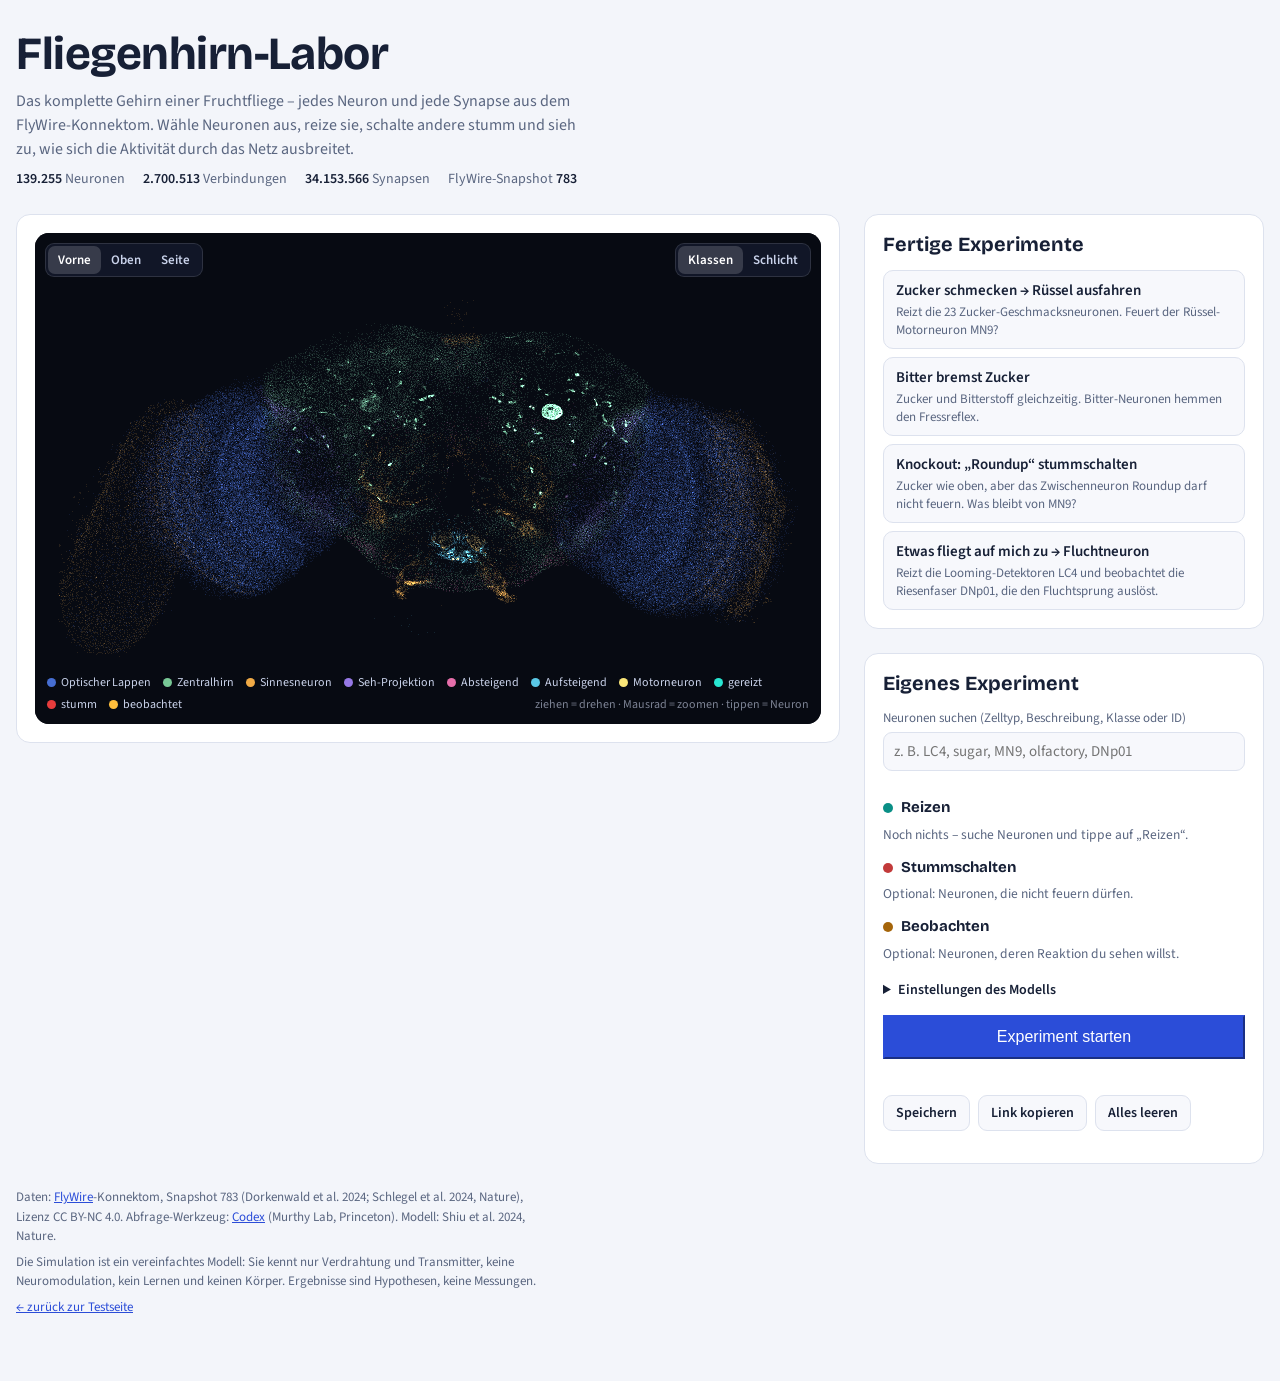
==== fliege/index.html @ 9ace456d "Add Fliegenhirn-Labor: whole fruit fly brain experiments in the browser - fliege/: interactive lab o" ====
<!doctype html>
<html lang="de">
<head>
<meta charset="utf-8">
<meta name="viewport" content="width=device-width, initial-scale=1, viewport-fit=cover">
<title>Fliegenhirn-Labor</title>
<meta name="description" content="Das komplette Gehirn der Fruchtfliege (FlyWire, 139.255 Neuronen) im Browser: Neuronen reizen, stummschalten und beobachten.">
<link rel="preconnect" href="https://fonts.googleapis.com">
<link rel="preconnect" href="https://fonts.gstatic.com" crossorigin>
<link rel="stylesheet" href="https://fonts.googleapis.com/css2?family=Bricolage+Grotesque:opsz,wght@12..96,500;12..96,700&family=Source+Sans+3:wght@400;600&family=JetBrains+Mono:wght@400;500&display=swap">
<style>
  /* Layout: links das Gehirn (Bühne) mit Ergebnissen darunter, rechts der Experiment-Bau. Auf dem Handy untereinander. */
  :root {
    --bg: #f3f5fa; --surface: #ffffff; --surface-2: #f7f8fc; --fg: #172036; --muted: #5a6680; --line: #dde2ee;
    --accent: #2b4dd8; --accent-soft: #e6ebff;
    --stim: #0a8f86; --stim-soft: #dcf3f1;
    --silence: #c23a3a; --silence-soft: #f8e3e3;
    --watch: #a5650a; --watch-soft: #f8eedc;
    --stage: #070a12; --stage-fg: #c9d2ea;
    --font-display: "Bricolage Grotesque", "Segoe UI", system-ui, sans-serif;
    --font-body: "Source Sans 3", "Segoe UI", system-ui, sans-serif;
    --font-mono: "JetBrains Mono", ui-monospace, "SF Mono", Menlo, monospace;
    color-scheme: light;
  }
  @media (prefers-color-scheme: dark) {
    :root:not([data-theme="light"]) {
      --bg: #0f1422; --surface: #171e31; --surface-2: #1c2439; --fg: #e6eaf5; --muted: #98a3bd; --line: #2a3350;
      --accent: #8ea4ff; --accent-soft: #232d52;
      --stim: #3fd0c4; --stim-soft: #133533;
      --silence: #ff7b7b; --silence-soft: #3a1c22;
      --watch: #f0b54f; --watch-soft: #3a2c14;
      color-scheme: dark;
    }
  }
  :root[data-theme="dark"] {
    --bg: #0f1422; --surface: #171e31; --surface-2: #1c2439; --fg: #e6eaf5; --muted: #98a3bd; --line: #2a3350;
    --accent: #8ea4ff; --accent-soft: #232d52;
    --stim: #3fd0c4; --stim-soft: #133533;
    --silence: #ff7b7b; --silence-soft: #3a1c22;
    --watch: #f0b54f; --watch-soft: #3a2c14;
    color-scheme: dark;
  }
  *, *::before, *::after { box-sizing: border-box; }
  [hidden] { display: none !important; }
  :root { background: var(--bg); }
  body { margin: 0; background: var(--bg); color: var(--fg); font-family: var(--font-body); font-size: 16px; line-height: 1.5; }
  .wrap {
    max-width: 1320px; margin: 0 auto;
    padding: max(28px, env(safe-area-inset-top)) max(16px, env(safe-area-inset-right)) 64px max(16px, env(safe-area-inset-left));
    display: grid; gap: 24px;
  }
  h1, h2, h3 { font-family: var(--font-display); margin: 0; line-height: 1.15; }
  h1 { font-size: clamp(30px, 5vw, 46px); font-weight: 700; letter-spacing: -0.01em; }
  h2 { font-size: 20px; font-weight: 700; }
  h3 { font-size: 15px; font-weight: 700; }
  p { margin: 0; }
  a { color: var(--accent); }
  .muted { color: var(--muted); }
  .mono { font-family: var(--font-mono); font-size: 13px; }
  header { display: grid; gap: 8px; }
  header .lead { max-width: 70ch; color: var(--muted); }
  .stats { display: flex; flex-wrap: wrap; gap: 8px 18px; font-size: 14px; color: var(--muted); }
  .stats b { color: var(--fg); font-weight: 600; font-variant-numeric: tabular-nums; }

  .grid { display: grid; grid-template-columns: minmax(0, 1fr) 400px; gap: 24px; align-items: start; }
  @media (max-width: 980px) {
    .grid { grid-template-columns: minmax(0, 1fr); }
    .col { display: contents; }
    #stageCard { order: 1; } #presetCard { order: 2; } #builderCard { order: 3; } #resultsCard { order: 4; }
  }
  .col { display: grid; gap: 24px; min-width: 0; }
  .card { background: var(--surface); border: 1px solid var(--line); border-radius: 14px; padding: 18px; display: grid; gap: 14px; min-width: 0; }
  .card-head { display: flex; align-items: baseline; justify-content: space-between; gap: 12px; flex-wrap: wrap; }

  /* Bühne */
  .stage { position: relative; background: var(--stage); border-radius: 14px; overflow: hidden; aspect-ratio: 16 / 10; width: 100%; touch-action: none; cursor: grab; }
  @media (max-width: 640px) { .stage { aspect-ratio: 4 / 5; } .hint { display: none; } }
  .stage.dragging { cursor: grabbing; }
  .stage canvas { position: absolute; inset: 0; width: 100%; height: 100%; display: block; }
  .stage-ui { position: absolute; left: 10px; right: 10px; top: 10px; display: flex; justify-content: space-between; gap: 8px; flex-wrap: wrap; pointer-events: none; }
  .stage-ui > * { pointer-events: auto; }
  .seg { display: inline-flex; background: rgba(20, 26, 44, .82); border: 1px solid rgba(255,255,255,.12); border-radius: 9px; padding: 2px; }
  .seg button { background: none; border: 0; color: var(--stage-fg); font: 600 13px var(--font-body); padding: 5px 10px; border-radius: 7px; cursor: pointer; }
  .seg button[aria-pressed="true"] { background: rgba(255,255,255,.16); color: #fff; }
  .legend { position: absolute; left: 12px; bottom: 10px; display: flex; flex-wrap: wrap; gap: 4px 12px; color: var(--stage-fg); font-size: 12px; pointer-events: none; }
  .legend i { display: inline-block; width: 9px; height: 9px; border-radius: 50%; margin-right: 5px; vertical-align: -1px; }
  .hint { position: absolute; right: 12px; bottom: 10px; color: rgba(201,210,234,.6); font-size: 12px; pointer-events: none; }
  .loading { position: absolute; inset: 0; display: grid; place-content: center; gap: 10px; text-align: center; color: var(--stage-fg); padding: 16px; }
  .loading .bar { width: min(320px, 70vw); }
  .bar { height: 6px; border-radius: 3px; background: rgba(128,140,170,.25); overflow: hidden; }
  .bar > span { display: block; height: 100%; width: 0; background: var(--accent); transition: width .15s; }
  .tooltip { position: absolute; pointer-events: none; background: rgba(15,20,34,.94); color: #e8ecf8; font-size: 12.5px; padding: 6px 9px; border-radius: 8px; border: 1px solid rgba(255,255,255,.14); max-width: 260px; display: none; }

  .playback { display: flex; align-items: center; gap: 10px; }
  .playback input[type=range] { flex: 1; min-width: 0; }
  .playback .mono { min-width: 70px; text-align: right; }

  /* Formular-Elemente */
  button.btn { font: 600 14px var(--font-body); border-radius: 9px; border: 1px solid var(--line); background: var(--surface-2); color: var(--fg); padding: 7px 12px; cursor: pointer; }
  button.btn:hover { border-color: var(--muted); }
  button.btn:disabled { opacity: .5; cursor: default; }
  button.primary { background: var(--accent); border-color: var(--accent); color: #fff; font-size: 16px; padding: 11px 16px; width: 100%; }
  :root[data-theme="dark"] button.primary { color: #0f1422; }
  @media (prefers-color-scheme: dark) { :root:not([data-theme="light"]) button.primary { color: #0f1422; } }
  button.mini { font: 600 12px var(--font-body); border-radius: 7px; border: 1px solid var(--line); background: var(--surface); color: var(--fg); padding: 3px 8px; cursor: pointer; white-space: nowrap; }
  button.mini.stim { color: var(--stim); border-color: color-mix(in srgb, var(--stim) 45%, var(--line)); }
  button.mini.silence { color: var(--silence); border-color: color-mix(in srgb, var(--silence) 45%, var(--line)); }
  button.mini.watch { color: var(--watch); border-color: color-mix(in srgb, var(--watch) 45%, var(--line)); }
  input[type=search], input[type=number], input[type=text], select {
    font: 15px var(--font-body); color: var(--fg); background: var(--surface-2); border: 1px solid var(--line); border-radius: 9px; padding: 8px 10px; width: 100%; min-width: 0;
  }
  input:focus-visible, select:focus-visible, button:focus-visible { outline: 2px solid var(--accent); outline-offset: 1px; }
  label.field { display: grid; gap: 4px; font-size: 13px; color: var(--muted); }
  .fields { display: grid; grid-template-columns: 1fr 1fr; gap: 10px; }

  .presets { display: grid; gap: 8px; }
  .preset { text-align: left; display: grid; gap: 2px; font: 15px var(--font-body); color: var(--fg); background: var(--surface-2); border: 1px solid var(--line); border-radius: 10px; padding: 9px 12px; cursor: pointer; }
  .preset:hover { border-color: var(--accent); }
  .preset b { font-weight: 600; }
  .preset span { font-size: 13px; color: var(--muted); }

  .results { display: grid; gap: 4px; max-height: 320px; overflow: auto; }
  .res { display: grid; grid-template-columns: minmax(0, 1fr) auto; gap: 8px; align-items: center; padding: 7px 8px; border-radius: 8px; }
  .res:hover { background: var(--surface-2); }
  .res .name { min-width: 0; }
  .res .name button { all: unset; cursor: pointer; font-weight: 600; overflow-wrap: anywhere; }
  .res .name button:hover { color: var(--accent); }
  .res .sub { font-size: 12.5px; color: var(--muted); overflow: hidden; text-overflow: ellipsis; white-space: nowrap; }
  .res .acts { display: flex; gap: 4px; }

  .lists { display: grid; gap: 12px; }
  .list h3 { display: flex; align-items: center; gap: 8px; margin-bottom: 6px; }
  .dot { width: 10px; height: 10px; border-radius: 50%; display: inline-block; }
  .chips { display: grid; gap: 6px; }
  .chip { display: grid; grid-template-columns: minmax(0, 1fr) auto auto; gap: 8px; align-items: center; padding: 6px 8px 6px 10px; border-radius: 9px; font-size: 14px; }
  .chip.stim { background: var(--stim-soft); }
  .chip.silence { background: var(--silence-soft); }
  .chip.watch { background: var(--watch-soft); }
  .chip .n { overflow-wrap: anywhere; }
  .chip .n small { color: var(--muted); }
  .chip input[type=number] { width: 78px; padding: 3px 6px; font-size: 13px; }
  .chip .x { all: unset; cursor: pointer; padding: 0 4px; color: var(--muted); font-size: 18px; line-height: 1; }
  .chip .x:hover { color: var(--fg); }
  .empty { font-size: 13.5px; color: var(--muted); padding: 2px 0; }
  details summary { cursor: pointer; font-weight: 600; font-size: 14px; }
  details[open] summary { margin-bottom: 10px; }
  .runrow { display: grid; gap: 8px; }
  .status-line { font-size: 13.5px; color: var(--muted); min-height: 1.5em; }

  /* Ergebnisse */
  .summary { display: grid; grid-template-columns: repeat(auto-fit, minmax(140px, 1fr)); gap: 10px; }
  .kpi { background: var(--surface-2); border-radius: 10px; padding: 10px 12px; }
  .kpi b { display: block; font: 700 24px var(--font-display); font-variant-numeric: tabular-nums; }
  .kpi span { font-size: 13px; color: var(--muted); }
  .tabs { display: inline-flex; border: 1px solid var(--line); border-radius: 9px; padding: 2px; }
  .tabs button { background: none; border: 0; color: var(--muted); font: 600 13px var(--font-body); padding: 5px 10px; border-radius: 7px; cursor: pointer; }
  .tabs button[aria-pressed="true"] { background: var(--accent-soft); color: var(--fg); }
  .table-wrap { overflow-x: auto; }
  table { border-collapse: collapse; width: 100%; font-size: 14px; }
  th, td { text-align: left; padding: 6px 8px; border-bottom: 1px solid var(--line); white-space: nowrap; }
  th { font-size: 12px; text-transform: uppercase; letter-spacing: .04em; color: var(--muted); font-weight: 600; }
  td.num, th.num { text-align: right; font-variant-numeric: tabular-nums; }
  td .link { all: unset; cursor: pointer; font-weight: 600; }
  td .link:hover { color: var(--accent); }
  .rbar { position: relative; min-width: 110px; }
  .rbar i { position: absolute; left: 0; top: 50%; height: 6px; margin-top: -3px; border-radius: 3px; background: var(--accent); opacity: .3; }
  .rbar span { position: relative; }
  .delta-up { color: var(--stim); } .delta-down { color: var(--silence); }
  .tag { display: inline-block; font-size: 11px; font-weight: 600; padding: 1px 6px; border-radius: 5px; margin-left: 6px; vertical-align: 1px; }
  .tag.stim { background: var(--stim-soft); color: var(--stim); }
  .tag.silence { background: var(--silence-soft); color: var(--silence); }
  .tag.watch { background: var(--watch-soft); color: var(--watch); }
  #raster { width: 100%; height: 360px; display: block; background: var(--surface-2); border-radius: 10px; cursor: pointer; }

  /* Neuron-Steckbrief */
  dialog { border: 1px solid var(--line); border-radius: 16px; background: var(--surface); color: var(--fg); padding: 0; width: min(640px, calc(100vw - 32px)); max-height: calc(100vh - 48px); }
  dialog::backdrop { background: rgba(5, 8, 16, .55); }
  .dlg { padding: 20px; display: grid; gap: 14px; }
  .dlg-head { display: flex; justify-content: space-between; gap: 12px; align-items: start; }
  .facts { display: grid; grid-template-columns: repeat(auto-fit, minmax(130px, 1fr)); gap: 8px 14px; font-size: 14px; }
  .facts div span { display: block; font-size: 12px; color: var(--muted); }
  .partners { display: grid; grid-template-columns: 1fr 1fr; gap: 14px; }
  @media (max-width: 560px) { .partners { grid-template-columns: 1fr; } .fields { grid-template-columns: 1fr; } }
  .partners ol { margin: 6px 0 0; padding-left: 20px; font-size: 14px; display: grid; gap: 3px; }
  .partners li button { all: unset; cursor: pointer; }
  .partners li button:hover { color: var(--accent); }
  .partners li small { color: var(--muted); }
  .dlg-acts { display: flex; flex-wrap: wrap; gap: 8px; }

  .saved { display: grid; gap: 6px; }
  .saved-row { display: flex; gap: 6px; align-items: center; }
  .saved-row span { flex: 1; min-width: 0; overflow: hidden; text-overflow: ellipsis; white-space: nowrap; font-size: 14px; }
  footer { font-size: 13px; color: var(--muted); display: grid; gap: 6px; max-width: 90ch; }
  .sr { position: absolute; width: 1px; height: 1px; overflow: hidden; clip: rect(0 0 0 0); }
</style>
</head>
<body>
<div class="wrap">
  <header>
    <h1>Fliegenhirn-Labor</h1>
    <p class="lead">Das komplette Gehirn einer Fruchtfliege – jedes Neuron und jede Synapse aus dem FlyWire-Konnektom. Wähle Neuronen aus, reize sie, schalte andere stumm und sieh zu, wie sich die Aktivität durch das Netz ausbreitet.</p>
    <div class="stats" id="stats"><span>Lade Daten …</span></div>
  </header>

  <div class="grid">
    <div class="col">
      <section class="card" id="stageCard" aria-label="Gehirnansicht">
        <div class="stage" id="stage">
          <canvas id="brain"></canvas>
          <div class="stage-ui">
            <div class="seg" role="group" aria-label="Blickrichtung">
              <button data-view="front" aria-pressed="true">Vorne</button>
              <button data-view="top" aria-pressed="false">Oben</button>
              <button data-view="side" aria-pressed="false">Seite</button>
            </div>
            <div class="seg" role="group" aria-label="Färbung">
              <button data-color="class" aria-pressed="true">Klassen</button>
              <button data-color="plain" aria-pressed="false">Schlicht</button>
            </div>
          </div>
          <div class="legend" id="legend"></div>
          <div class="hint">ziehen = drehen · Mausrad = zoomen · tippen = Neuron</div>
          <div class="tooltip" id="tooltip"></div>
          <div class="loading" id="loading">
            <div id="loadingText">Lade das Fliegenhirn …</div>
            <div class="bar"><span id="loadingBar"></span></div>
          </div>
        </div>
        <div class="playback" id="playback" hidden>
          <button class="btn" id="playBtn" aria-label="Abspielen">▶ Abspielen</button>
          <input type="range" id="timeSlider" min="0" max="1000" value="1000" step="1" aria-label="Zeitpunkt">
          <span class="mono" id="timeLabel">alle</span>
        </div>
      </section>

      <section class="card" id="resultsCard" hidden>
        <div class="card-head">
          <h2>Ergebnis</h2>
          <div style="display:flex; gap:8px; flex-wrap:wrap">
            <button class="btn" id="csvBtn">CSV herunterladen</button>
          </div>
        </div>
        <div class="summary" id="summary"></div>
        <div id="watchOut"></div>
        <div class="card-head">
          <h3>Aktivste Neuronen</h3>
          <div class="tabs" role="group" aria-label="Gruppierung">
            <button data-tab="neurons" aria-pressed="true">Neuronen</button>
            <button data-tab="types" aria-pressed="false">Zelltypen</button>
            <button data-tab="classes" aria-pressed="false">Klassen</button>
          </div>
        </div>
        <div class="table-wrap" id="topOut"></div>
        <h3>Spike-Raster <span class="muted" style="font-weight:400">(erster Durchlauf, Zeile antippen für Steckbrief)</span></h3>
        <canvas id="raster"></canvas>
      </section>
    </div>

    <div class="col">
      <section class="card" id="presetCard">
        <h2>Fertige Experimente</h2>
        <div class="presets" id="presets"></div>
      </section>

      <section class="card" id="builderCard">
        <h2>Eigenes Experiment</h2>
        <label class="field">Neuronen suchen (Zelltyp, Beschreibung, Klasse oder ID)
          <input type="search" id="search" placeholder="z. B. LC4, sugar, MN9, olfactory, DNp01" autocomplete="off" disabled>
        </label>
        <div class="results" id="results"></div>

        <div class="lists">
          <div class="list"><h3><span class="dot" style="background:var(--stim)"></span>Reizen</h3><div class="chips" id="list-stim"></div></div>
          <div class="list"><h3><span class="dot" style="background:var(--silence)"></span>Stummschalten</h3><div class="chips" id="list-silence"></div></div>
          <div class="list"><h3><span class="dot" style="background:var(--watch)"></span>Beobachten</h3><div class="chips" id="list-watch"></div></div>
        </div>

        <details>
          <summary>Einstellungen des Modells</summary>
          <div class="fields">
            <label class="field">Dauer (ms)<input type="number" id="pT" value="1000" min="50" max="5000" step="50"></label>
            <label class="field">Durchläufe<input type="number" id="pTrials" value="1" min="1" max="20" step="1"></label>
            <label class="field">Gewicht je Synapse (mV)<input type="number" id="pW" value="0.275" min="0" max="5" step="0.025"></label>
            <label class="field">Zufallszahl (Seed)<input type="number" id="pSeed" value="1" min="1" step="1"></label>
            <label class="field" style="grid-column: 1 / -1">Dopamin, Serotonin, Octopamin wirken
              <select id="pMod"><option value="1">erregend</option><option value="-1">hemmend</option><option value="0">gar nicht</option></select>
            </label>
          </div>
          <p class="muted" style="font-size:13px; margin-top:10px">Leaky-Integrate-and-Fire-Modell nach Shiu et al. (2024): Acetylcholin erregt, GABA und Glutamat hemmen. Jede Synapse verschiebt das Membranpotential des Ziels um das eingestellte Gewicht.</p>
        </details>

        <div class="runrow">
          <button class="primary" id="runBtn" disabled>Experiment starten</button>
          <div class="bar" id="runBar" hidden><span></span></div>
          <div class="status-line" id="runStatus"></div>
          <div style="display:flex; gap:8px; flex-wrap:wrap">
            <button class="btn" id="saveBtn">Speichern</button>
            <button class="btn" id="shareBtn">Link kopieren</button>
            <button class="btn" id="clearBtn">Alles leeren</button>
          </div>
        </div>
        <div class="saved" id="saved"></div>
      </section>
    </div>
  </div>

  <footer>
    <p>Daten: <a href="https://flywire.ai" target="_blank" rel="noopener">FlyWire</a>-Konnektom, Snapshot 783 (Dorkenwald et al. 2024; Schlegel et al. 2024, Nature), Lizenz CC BY-NC 4.0. Abfrage-Werkzeug: <a href="https://codex.flywire.ai" target="_blank" rel="noopener">Codex</a> (Murthy Lab, Princeton). Modell: Shiu et al. 2024, Nature.</p>
    <p>Die Simulation ist ein vereinfachtes Modell: Sie kennt nur Verdrahtung und Transmitter, keine Neuromodulation, kein Lernen und keinen Körper. Ergebnisse sind Hypothesen, keine Messungen.</p>
    <p><a href="../">← zurück zur Testseite</a></p>
  </footer>
</div>

<dialog id="cardDlg"><div class="dlg" id="cardBody"></div></dialog>

<script>
"use strict";
// ======================================================================
// Daten laden
// ======================================================================
const $ = (s, el = document) => el.querySelector(s);
const fmt = new Intl.NumberFormat("de-DE");
const fmt1 = new Intl.NumberFormat("de-DE", { maximumFractionDigits: 1 });
const NT_NAME = { ACH: "Acetylcholin", GABA: "GABA", GLUT: "Glutamat", DA: "Dopamin", SER: "Serotonin", OCT: "Octopamin", "": "unbekannt" };
const SC_NAME = {
  optic: "Optischer Lappen", central: "Zentralhirn", sensory: "Sinnesneuron", visual_projection: "Seh-Projektion",
  ascending: "Aufsteigend", descending: "Absteigend", motor: "Motorneuron", visual_centrifugal: "Seh-Zentrifugal",
  endocrine: "Hormonell", sensory_ascending: "Sinnes-aufsteigend", "": "ohne Klasse",
};
const SC_COLOR = {
  optic: [70, 110, 210], central: [120, 200, 150], sensory: [240, 170, 70], visual_projection: [150, 120, 230],
  ascending: [90, 200, 230], descending: [230, 110, 170], motor: [250, 230, 120], visual_centrifugal: [200, 140, 220],
  endocrine: [255, 140, 110], sensory_ascending: [240, 200, 110], "": [130, 140, 160],
};
const D = {}; // alle Daten

async function fetchBytes(url, onProgress) {
  const r = await fetch(url);
  if (!r.ok) throw new Error(url + ": HTTP " + r.status);
  const total = +r.headers.get("content-length") || 0;
  const reader = r.body.getReader();
  const parts = []; let got = 0;
  for (;;) {
    const { done, value } = await reader.read();
    if (done) break;
    parts.push(value); got += value.length;
    onProgress(got, total);
  }
  let bytes = new Uint8Array(got), o = 0;
  for (const p of parts) { bytes.set(p, o); o += p.length; }
  // gzip selbst entpacken (falls der Server es nicht schon getan hat)
  if (bytes[0] === 0x1f && bytes[1] === 0x8b) {
    const ds = new Response(new Blob([bytes]).stream().pipeThrough(new DecompressionStream("gzip")));
    bytes = new Uint8Array(await ds.arrayBuffer());
  }
  return bytes;
}

async function loadData() {
  const files = [["data/meta.json.gz", 1.7e6], ["data/pos.bin.gz", 0.8e6], ["data/conn.bin.gz", 9.2e6]];
  const totalGuess = files.reduce((a, f) => a + f[1], 0);
  const got = files.map(() => 0);
  const prog = (k) => (g) => {
    got[k] = g;
    const f = Math.min(1, got.reduce((a, b) => a + b, 0) / totalGuess);
    $("#loadingBar").style.width = (f * 100).toFixed(0) + "%";
    $("#loadingText").textContent = "Lade das Fliegenhirn … " + fmt1.format(got.reduce((a, b) => a + b, 0) / 1e6) + " MB";
  };
  const [metaB, posB, connB] = await Promise.all(files.map((f, k) => fetchBytes(f[0], prog(k))));
  $("#loadingText").textContent = "Baue das Netzwerk auf …";
  await new Promise((r) => setTimeout(r, 20));

  const meta = JSON.parse(new TextDecoder().decode(metaB));
  const N = meta.count;
  D.meta = meta; D.N = N;
  D.ids = meta.ids; D.label = meta.label; D.alt = meta.alt;
  D.dict = meta.dict;
  for (const k of Object.keys(meta.col)) D[k] = Uint32Array.from(meta.col[k]);
  D.typeName = (i) => D.dict.type[D.type[i]];
  D.ntName = (i) => D.dict.nt[D.nt[i]];
  D.scName = (i) => D.dict.sc[D.sc[i]];
  D.sideName = (i) => D.dict.side[D.side[i]];

  const buf = connB.buffer.slice(connB.byteOffset, connB.byteOffset + connB.byteLength);
  D.offsets = new Uint32Array(buf, 0, N + 1);
  const E = D.offsets[N]; D.E = E;
  D.post = new Uint32Array(buf, (N + 1) * 4, E);
  D.syn = new Uint16Array(buf, (N + 1) * 4 + E * 4, E);
  D.ntCode = Uint8Array.from(D.nt, (k) => { const n = D.dict.nt[k]; return n === "ACH" ? 0 : (n === "GABA" || n === "GLUT") ? 1 : n ? 2 : 3; });

  // Positionen zentrieren und auf [-1, 1] skalieren
  const pos = new Uint16Array(posB.buffer.slice(posB.byteOffset, posB.byteOffset + posB.byteLength));
  const mn = [Infinity, Infinity, Infinity], mx = [-Infinity, -Infinity, -Infinity];
  for (let i = 0; i < N; i++) for (let a = 0; a < 3; a++) { const v = pos[i * 3 + a]; if (v < mn[a]) mn[a] = v; if (v > mx[a]) mx[a] = v; }
  const c = mn.map((m, a) => (m + mx[a]) / 2), s = Math.max(...mx.map((m, a) => m - mn[a])) / 2;
  D.px = new Float32Array(N); D.py = new Float32Array(N); D.pz = new Float32Array(N);
  for (let i = 0; i < N; i++) { D.px[i] = (pos[i * 3] - c[0]) / s; D.py[i] = (pos[i * 3 + 1] - c[1]) / s; D.pz[i] = (pos[i * 3 + 2] - c[2]) / s; }

  // Suchtexte vorbereiten
  D.searchText = new Array(N);
  for (let i = 0; i < N; i++) D.searchText[i] = (D.typeName(i) + " " + D.alt[i] + " " + D.label[i]).toLowerCase();

  let syn = 0; for (let e = 0; e < E; e++) syn += D.syn[e];
  $("#stats").innerHTML = `<span><b>${fmt.format(N)}</b> Neuronen</span><span><b>${fmt.format(E)}</b> Verbindungen</span><span><b>${fmt.format(syn)}</b> Synapsen</span><span>FlyWire-Snapshot <b>${meta.version}</b></span>`;
}

// eingehende Verbindungen erst bei Bedarf aufbauen
function inputs() {
  if (D.inOff) return;
  const N = D.N, E = D.E;
  const cnt = new Uint32Array(N + 1);
  for (let e = 0; e < E; e++) cnt[D.post[e] + 1]++;
  for (let i = 0; i < N; i++) cnt[i + 1] += cnt[i];
  const fill = cnt.slice(0, N), pre = new Uint32Array(E), syn = new Uint16Array(E);
  for (let i = 0; i < N; i++) for (let e = D.offsets[i]; e < D.offsets[i + 1]; e++) { const j = D.post[e], k = fill[j]++; pre[k] = i; syn[k] = D.syn[e]; }
  D.inOff = cnt; D.inPre = pre; D.inSyn = syn;
}

function displayName(i) {
  const t = D.typeName(i);
  if (t) return t;
  const l = D.label[i].split(/[;|,(]/)[0].trim();
  if (l && l.length <= 40) return l;
  return "Neuron …" + D.ids[i].slice(-6);
}
const sideShort = (i) => ({ left: "L", right: "R", center: "M" }[D.sideName(i)] || "");
const esc = (s) => String(s).replace(/[&<>"']/g, (c) => ({ "&": "&amp;", "<": "&lt;", ">": "&gt;", '"': "&quot;", "'": "&#39;" }[c]));

// ======================================================================
// Experiment-Zustand
// ======================================================================
const state = { stim: [], silence: [], watch: [] };
let groupSeq = 1;
let lastRes = null, prevRes = null;

function addGroup(kind, name, idx, rate) {
  if (!idx.length) return;
  const g = { id: groupSeq++, name, idx: Array.from(idx) };
  if (kind === "stim") g.rate = rate || 100;
  state[kind].push(g);
  renderLists(); renderBrainBase(); drawBrain();
}
function setOf(kind) { const s = new Set(); for (const g of state[kind]) for (const i of g.idx) s.add(i); return s; }

function renderLists() {
  for (const kind of ["stim", "silence", "watch"]) {
    const el = $("#list-" + kind);
    if (!state[kind].length) {
      el.innerHTML = `<div class="empty">${{ stim: "Noch nichts – suche Neuronen und tippe auf „Reizen“.", silence: "Optional: Neuronen, die nicht feuern dürfen.", watch: "Optional: Neuronen, deren Reaktion du sehen willst." }[kind]}</div>`;
      continue;
    }
    el.innerHTML = state[kind].map((g) => `
      <div class="chip ${kind}">
        <span class="n">${esc(g.name)} <small>· ${fmt.format(g.idx.length)} Neuron${g.idx.length === 1 ? "" : "en"}</small></span>
        ${kind === "stim" ? `<label><span class="sr">Reizfrequenz in Hz</span><input type="number" min="0" max="1000" step="10" value="${g.rate}" data-rate="${g.id}" title="Reizfrequenz (Hz)"></label>` : "<span></span>"}
        <button class="x" data-remove="${kind}:${g.id}" aria-label="entfernen">×</button>
      </div>`).join("");
  }
}
document.addEventListener("input", (e) => {
  const id = e.target.dataset && e.target.dataset.rate;
  if (id) { const g = state.stim.find((g) => g.id === +id); if (g) g.rate = Math.max(0, +e.target.value || 0); }
});
document.addEventListener("click", (e) => {
  const r = e.target.closest("[data-remove]");
  if (r) {
    const [kind, id] = r.dataset.remove.split(":");
    state[kind] = state[kind].filter((g) => g.id !== +id);
    renderLists(); renderBrainBase(); drawBrain();
  }
});

// ======================================================================
// Suche
// ======================================================================
function search(q) {
  q = q.trim().toLowerCase();
  if (q.length < 2) return [];
  const out = [];
  if (/^\d{6,}$/.test(q)) {
    for (let i = 0; i < D.N; i++) if (D.ids[i].includes(q)) { out.push({ name: displayName(i), idx: [i], single: i }); if (out.length > 20) break; }
    return out;
  }
  // Zelltypen
  const typeHits = [];
  D.dict.type.forEach((t, k) => { if (t && t.toLowerCase().includes(q)) typeHits.push(k); });
  typeHits.sort((a, b) => (D.dict.type[a].toLowerCase() === q ? -1 : 0) - (D.dict.type[b].toLowerCase() === q ? -1 : 0) || D.dict.type[a].length - D.dict.type[b].length);
  const byType = new Map(typeHits.slice(0, 25).map((k) => [k, []]));
  if (byType.size) for (let i = 0; i < D.N; i++) { const a = byType.get(D.type[i]); if (a) a.push(i); }
  for (const [k, idx] of byType) out.push({ name: D.dict.type[k], idx, sub: "Zelltyp · " + summarize(idx) });
  // Klassen
  for (const key of ["sc", "cls"]) {
    D.dict[key].forEach((t, k) => {
      const nice = key === "sc" ? (SC_NAME[t] || t) : t;
      if (t && (t.toLowerCase().includes(q) || nice.toLowerCase().includes(q))) {
        const idx = []; for (let i = 0; i < D.N; i++) if (D[key][i] === k) idx.push(i);
        out.push({ name: nice, idx, sub: (key === "sc" ? "Hauptklasse" : "Klasse") + " · " + fmt.format(idx.length) + " Neuronen" });
      }
    });
  }
  // Text in Beschreibungen
  const textHits = [];
  for (let i = 0; i < D.N; i++) if (D.searchText[i].includes(q)) textHits.push(i);
  if (textHits.length > 1) out.push({ name: "„" + q + "“ in Beschreibung/Typ", idx: textHits, sub: "alle Treffer · " + summarize(textHits) });
  for (const i of textHits.slice(0, 15)) out.push({ name: displayName(i) + (sideShort(i) ? " (" + sideShort(i) + ")" : ""), idx: [i], single: i, sub: D.label[i] || SC_NAME[D.scName(i)] || "" });
  return out.slice(0, 60);
}
function summarize(idx) {
  const sides = { L: 0, R: 0 };
  for (const i of idx) { const s = sideShort(i); if (s === "L") sides.L++; else if (s === "R") sides.R++; }
  return fmt.format(idx.length) + " Neuron" + (idx.length === 1 ? "" : "en") + (sides.L || sides.R ? ` (${sides.L} L / ${sides.R} R)` : "");
}
let searchHits = [];
function renderSearch() {
  const q = $("#search").value;
  searchHits = search(q);
  const el = $("#results");
  if (!q.trim()) { el.innerHTML = ""; return; }
  if (!searchHits.length) { el.innerHTML = `<div class="empty">Nichts gefunden. Versuche englische Begriffe wie „olfactory“, „bitter“, „wing“ oder Zelltypen wie „DNa02“.</div>`; return; }
  el.innerHTML = searchHits.map((h, k) => `
    <div class="res">
      <div class="name"><button data-hit="${k}">${esc(h.name)}</button><div class="sub">${esc(h.sub || summarize(h.idx))}</div></div>
      <div class="acts">
        <button class="mini stim" data-add="stim:${k}">Reizen</button>
        <button class="mini silence" data-add="silence:${k}">Stumm</button>
        <button class="mini watch" data-add="watch:${k}">Beob.</button>
      </div>
    </div>`).join("");
}
let searchTimer = 0;
$("#search").addEventListener("input", () => { clearTimeout(searchTimer); searchTimer = setTimeout(renderSearch, 160); });
$("#results").addEventListener("click", (e) => {
  const a = e.target.closest("[data-add]");
  if (a) { const [kind, k] = a.dataset.add.split(":"); const h = searchHits[+k]; addGroup(kind, h.name, h.idx); return; }
  const h = e.target.closest("[data-hit]");
  if (h) { const hit = searchHits[+h.dataset.hit]; if (hit.idx.length === 1) openCard(hit.idx[0]); else { highlight = new Set(hit.idx); renderBrainBase(); drawBrain(); } }
});

// ======================================================================
// Gehirn zeichnen (Punktwolke auf Canvas, additiv)
// ======================================================================
const canvas = $("#brain"), ctx = canvas.getContext("2d");
const view = { yaw: 0, pitch: 0, zoom: 1, colorMode: "class" };
let img = null, base = null, W = 0, H = 0, dpr = 1;
let highlight = null; // Suchtreffer kurz hervorheben
let proj = null; // projizierte Pixel je Neuron (fürs Antippen)

function resize() {
  const r = canvas.getBoundingClientRect();
  dpr = Math.min(2, window.devicePixelRatio || 1);
  W = Math.max(1, Math.round(r.width * dpr)); H = Math.max(1, Math.round(r.height * dpr));
  canvas.width = W; canvas.height = H;
  img = ctx.createImageData(W, H); base = new Uint8ClampedArray(W * H * 4);
  if (D.N) { renderBrainBase(); drawBrain(); }
}
function project() {
  const N = D.N, cy = Math.cos(view.yaw), sy = Math.sin(view.yaw), cp = Math.cos(view.pitch), sp = Math.sin(view.pitch);
  const sc = Math.min(W, H * 1.75) * 0.47 * view.zoom, ox = W / 2, oy = H / 2;
  if (!proj || proj.length !== N * 2) proj = new Int32Array(N * 2);
  for (let i = 0; i < N; i++) {
    const x = D.px[i], y = D.py[i], z = D.pz[i];
    const x1 = x * cy + z * sy, z1 = -x * sy + z * cy;
    const y1 = y * cp - z1 * sp;
    proj[i * 2] = (ox + x1 * sc) | 0; proj[i * 2 + 1] = (oy + y1 * sc) | 0;
  }
}
function splat(buf, i, r, g, b, size) {
  const x0 = proj[i * 2], y0 = proj[i * 2 + 1];
  const h = size >> 1;
  for (let dy = -h; dy < size - h; dy++) {
    const y = y0 + dy; if (y < 0 || y >= H) continue;
    for (let dx = -h; dx < size - h; dx++) {
      const x = x0 + dx; if (x < 0 || x >= W) continue;
      const o = (y * W + x) * 4;
      buf[o] += r; buf[o + 1] += g; buf[o + 2] += b;
    }
  }
}
function heat(f) { // 0..1 -> Farbe (dunkelrot -> orange -> gelb -> weiß)
  f = Math.max(0, Math.min(1, f));
  return [255 * Math.min(1, 0.35 + f * 1.3), 255 * Math.max(0, Math.min(1, f * 1.6 - 0.25)), 255 * Math.max(0, f * 2 - 1)];
}
function renderBrainBase() {
  if (!D.N || !base) return;
  project();
  base.fill(0);
  for (let o = 0; o < base.length; o += 4) { base[o] = 7; base[o + 1] = 10; base[o + 2] = 18; base[o + 3] = 255; }
  const plain = view.colorMode === "plain";
  const k = lastRes ? 0.5 : 1; // nach einem Lauf die Grundwolke dimmen
  const s = dpr >= 1.5 ? 2 : 1;
  const cols = D.dict.sc.map((n) => (SC_COLOR[n] || SC_COLOR[""]).map((c) => c * (plain ? 0 : 1)));
  for (let i = 0; i < D.N; i++) {
    const c = plain ? [110, 125, 160] : cols[D.sc[i]];
    splat(base, i, c[0] * 0.13 * k, c[1] * 0.13 * k, c[2] * 0.13 * k, s);
  }
  if (lastRes) {
    const r = lastRes.rates; let mx = 1;
    for (let i = 0; i < D.N; i++) if (r[i] > mx && !lastRes.stimSet.has(i)) mx = r[i];
    const lmx = Math.log1p(mx);
    for (let i = 0; i < D.N; i++) if (r[i] > 0) { const c = heat(Math.log1p(r[i]) / lmx); splat(base, i, c[0] * .8, c[1] * .8, c[2] * .8, s + 1); }
  }
  const mark = (set, rgb, size) => { for (const i of set) splat(base, i, rgb[0], rgb[1], rgb[2], size); };
  mark(setOf("silence"), [230, 60, 60], s + 2);
  mark(setOf("stim"), [40, 230, 210], s + 2);
  mark(setOf("watch"), [255, 190, 60], s + 3);
  if (highlight) mark(highlight, [200, 210, 255], s + 2);
}
let playT = null; // aktueller Zeitpunkt der Wiedergabe (ms) oder null
function drawBrain() {
  if (!img) return;
  img.data.set(base);
  if (lastRes && playT !== null) {
    const T = lastRes.rasterT, I = lastRes.rasterI, win = 6;
    let lo = 0, hi = T.length;
    while (lo < hi) { const m = (lo + hi) >> 1; if (T[m] < playT - win) lo = m + 1; else hi = m; }
    const s = dpr >= 1.5 ? 4 : 3;
    for (let k = lo; k < T.length && T[k] <= playT; k++) {
      const a = 1 - (playT - T[k]) / win;
      splat(img.data, I[k], 255 * a, 245 * a, 200 * a, s);
    }
  }
  ctx.putImageData(img, 0, 0);
}
function renderLegend() {
  const items = view.colorMode === "class"
    ? ["optic", "central", "sensory", "visual_projection", "descending", "ascending", "motor"].map((k) => [SC_NAME[k], SC_COLOR[k]])
    : [];
  const extra = [["gereizt", [40, 230, 210]], ["stumm", [230, 60, 60]], ["beobachtet", [255, 190, 60]]];
  if (lastRes) extra.unshift(["aktiv (Farbe = Rate)", [255, 160, 40]]);
  $("#legend").innerHTML = [...items, ...extra].map(([n, c]) => `<span><i style="background:rgb(${c.join(",")})"></i>${esc(n)}</span>`).join("");
}

// Drehen, Zoomen, Antippen
(function interact() {
  const stage = $("#stage");
  const pts = new Map(); let moved = 0, startDist = 0, startZoom = 1, raf = 0;
  const redraw = () => { if (!raf) raf = requestAnimationFrame(() => { raf = 0; renderBrainBase(); drawBrain(); }); };
  stage.addEventListener("pointerdown", (e) => {
    if (e.target.closest(".seg")) return;
    stage.setPointerCapture(e.pointerId); pts.set(e.pointerId, [e.clientX, e.clientY]); moved = 0;
    if (pts.size === 2) { const [a, b] = [...pts.values()]; startDist = Math.hypot(a[0] - b[0], a[1] - b[1]); startZoom = view.zoom; }
    stage.classList.add("dragging");
  });
  stage.addEventListener("pointermove", (e) => {
    if (!pts.has(e.pointerId)) { hover(e); return; }
    const p = pts.get(e.pointerId), dx = e.clientX - p[0], dy = e.clientY - p[1];
    pts.set(e.pointerId, [e.clientX, e.clientY]);
    if (pts.size === 2) {
      const [a, b] = [...pts.values()]; const d = Math.hypot(a[0] - b[0], a[1] - b[1]);
      view.zoom = Math.max(0.5, Math.min(8, startZoom * d / startDist)); moved += 10; redraw(); return;
    }
    moved += Math.abs(dx) + Math.abs(dy);
    view.yaw += dx * 0.008; view.pitch = Math.max(-1.57, Math.min(1.57, view.pitch + dy * 0.008));
    if (moved > 3) { setViewButtons(null); redraw(); }
  });
  const end = (e) => {
    if (!pts.has(e.pointerId)) return;
    pts.delete(e.pointerId); stage.classList.remove("dragging");
    if (moved < 4 && pts.size === 0 && D.N) { const i = pick(e); if (i >= 0) openCard(i); }
  };
  stage.addEventListener("pointerup", end); stage.addEventListener("pointercancel", end);
  stage.addEventListener("pointerleave", () => { $("#tooltip").style.display = "none"; });
  stage.addEventListener("wheel", (e) => { e.preventDefault(); view.zoom = Math.max(0.5, Math.min(8, view.zoom * Math.exp(-e.deltaY * 0.0015))); redraw(); }, { passive: false });
  stage.addEventListener("dblclick", () => { view.zoom = 1; redraw(); });
  let hoverT = 0;
  function hover(e) {
    if (!D.N || e.pointerType !== "mouse") return;
    clearTimeout(hoverT);
    hoverT = setTimeout(() => {
      const i = pick(e), tt = $("#tooltip");
      if (i < 0) { tt.style.display = "none"; return; }
      const r = stage.getBoundingClientRect();
      const rate = lastRes ? ` · ${fmt1.format(lastRes.rates[i])} Hz` : "";
      tt.innerHTML = `<b>${esc(displayName(i))}</b> ${sideShort(i)}<br><span style="opacity:.75">${esc(SC_NAME[D.scName(i)] || "")} · ${esc(NT_NAME[D.ntName(i)] || "")}${rate}</span>`;
      tt.style.display = "block";
      tt.style.left = Math.min(r.width - 270, e.clientX - r.left + 14) + "px";
      tt.style.top = (e.clientY - r.top + 14) + "px";
    }, 40);
  }
  function pick(e) {
    const r = canvas.getBoundingClientRect();
    const x = (e.clientX - r.left) * dpr, y = (e.clientY - r.top) * dpr;
    let best = -1, bd = (9 * dpr) ** 2, bestActive = -1, bad = (12 * dpr) ** 2;
    const special = new Set([...setOf("stim"), ...setOf("watch"), ...setOf("silence")]);
    for (let i = 0; i < D.N; i++) {
      const dx = proj[i * 2] - x, dy = proj[i * 2 + 1] - y, d = dx * dx + dy * dy;
      if (d < bd) { bd = d; best = i; }
      if (d < bad && ((lastRes && lastRes.rates[i] > 0) || special.has(i))) { bad = d; bestActive = i; }
    }
    return bestActive >= 0 ? bestActive : best;
  }
})();
const VIEWS = { front: [0, 0], top: [0, -1.5708], side: [1.5708, 0] };
function setViewButtons(v) { document.querySelectorAll("[data-view]").forEach((b) => b.setAttribute("aria-pressed", String(b.dataset.view === v))); }
document.querySelectorAll("[data-view]").forEach((b) => b.addEventListener("click", () => {
  [view.yaw, view.pitch] = VIEWS[b.dataset.view]; setViewButtons(b.dataset.view); renderBrainBase(); drawBrain();
}));
document.querySelectorAll("[data-color]").forEach((b) => b.addEventListener("click", () => {
  view.colorMode = b.dataset.color;
  document.querySelectorAll("[data-color]").forEach((x) => x.setAttribute("aria-pressed", String(x === b)));
  renderLegend(); renderBrainBase(); drawBrain();
}));
new ResizeObserver(resize).observe(canvas);

// ======================================================================
// Simulation (Web Worker)
// ======================================================================
let worker = null, runId = 0;
function startWorker() {
  worker = new Worker("sim-worker.js");
  worker.postMessage({ cmd: "init", offsets: D.offsets.slice().buffer, post: D.post.slice().buffer, syn: D.syn.slice().buffer, ntCode: D.ntCode.slice().buffer });
  worker.onmessage = (ev) => {
    const m = ev.data;
    if (m.type === "ready") { $("#runBtn").disabled = false; }
    else if (m.type === "progress") { $("#runBar span").style.width = (m.f * 100).toFixed(0) + "%"; }
    else if (m.type === "done") onDone(m.res);
    else if (m.type === "error") { $("#runStatus").textContent = "Fehler: " + m.message; finishRun(); }
  };
}
function readParams() {
  return {
    T: Math.max(50, Math.min(5000, +$("#pT").value || 1000)),
    trials: Math.max(1, Math.min(20, +$("#pTrials").value || 1)),
    wSyn: +$("#pW").value || 0.275,
    modSign: +$("#pMod").value,
    seed: Math.max(1, +$("#pSeed").value || 1),
  };
}
function run() {
  if (!state.stim.length) { $("#runStatus").textContent = "Wähle zuerst Neuronen zum Reizen aus."; return; }
  const p = readParams();
  p.stim = state.stim.map((g) => ({ idx: g.idx, rate: g.rate }));
  p.silence = [...setOf("silence")];
  $("#runBtn").disabled = true; $("#runBtn").textContent = "Simuliere …";
  $("#runBar").hidden = false; $("#runBar span").style.width = "0%";
  $("#runStatus").textContent = `${fmt.format(p.T * p.trials)} ms Fliegenhirn werden berechnet …`;
  pending = { stimSet: setOf("stim"), silenceSet: setOf("silence"), watch: state.watch.map((g) => ({ name: g.name, idx: g.idx.slice() })), setup: snapshot() };
  worker.postMessage({ cmd: "run", id: ++runId, params: p });
}
let pending = null;
function finishRun() { $("#runBtn").disabled = false; $("#runBtn").textContent = "Experiment starten"; $("#runBar").hidden = true; }
function onDone(res) {
  finishRun();
  prevRes = lastRes;
  lastRes = Object.assign(res, pending);
  let active = 0; for (let i = 0; i < D.N; i++) if (res.rates[i] > 0 && !lastRes.stimSet.has(i)) active++;
  lastRes.active = active;
  $("#runStatus").textContent = `Fertig in ${fmt1.format(res.ms / 1000)} s.` + (prevRes ? " Δ-Spalten vergleichen mit dem vorigen Lauf." : "");
  playT = null; $("#timeSlider").max = res.params.T; $("#timeSlider").value = res.params.T; $("#timeLabel").textContent = "alle";
  $("#playback").hidden = false;
  renderLegend(); renderBrainBase(); drawBrain(); renderResults();
}
$("#runBtn").addEventListener("click", run);

// Wiedergabe
let playing = false, playStart = 0, playFrom = 0;
function playLoop(now) {
  if (!playing) return;
  const T = lastRes.params.T;
  playT = playFrom + (now - playStart) * 0.25; // 4x Zeitlupe
  if (playT >= T) { playT = T; playing = false; $("#playBtn").textContent = "▶ Abspielen"; }
  $("#timeSlider").value = playT; $("#timeLabel").textContent = fmt.format(Math.round(playT)) + " ms";
  drawBrain();
  if (playing) requestAnimationFrame(playLoop);
}
$("#playBtn").addEventListener("click", () => {
  if (!lastRes) return;
  if (playing) { playing = false; $("#playBtn").textContent = "▶ Abspielen"; return; }
  playing = true; $("#playBtn").textContent = "❚❚ Pause";
  playFrom = playT === null || playT >= lastRes.params.T ? 0 : playT; playStart = performance.now();
  requestAnimationFrame(playLoop);
});
$("#timeSlider").addEventListener("input", (e) => {
  playing = false; $("#playBtn").textContent = "▶ Abspielen";
  playT = +e.target.value; $("#timeLabel").textContent = fmt.format(Math.round(playT)) + " ms"; drawBrain();
});

// ======================================================================
// Ergebnisse
// ======================================================================
let tab = "neurons", rasterRows = [];
function deltaCell(i, cur) {
  if (!prevRes) return "";
  const d = cur - prevRes.rates[i];
  if (Math.abs(d) < 0.05) return `<td class="num muted">±0</td>`;
  return `<td class="num ${d > 0 ? "delta-up" : "delta-down"}">${d > 0 ? "+" : "−"}${fmt1.format(Math.abs(d))}</td>`;
}
function tags(i) {
  let t = "";
  if (lastRes.stimSet.has(i)) t += `<span class="tag stim">gereizt</span>`;
  if (lastRes.silenceSet.has(i)) t += `<span class="tag silence">stumm</span>`;
  return t;
}
function renderResults() {
  const r = lastRes, p = r.params;
  $("#resultsCard").hidden = false;
  $("#summary").innerHTML = `
    <div class="kpi"><b>${fmt.format(r.stimSet.size)}</b><span>gereizte Neuronen</span></div>
    <div class="kpi"><b>${fmt.format(r.active)}</b><span>weitere Neuronen feuerten</span></div>
    <div class="kpi"><b>${fmt.format(r.total)}</b><span>Spikes insgesamt</span></div>
    <div class="kpi"><b>${fmt.format(p.T)} ms</b><span>${p.trials} Durchlauf${p.trials > 1 ? "e" : ""}</span></div>`;
  // Beobachtete
  if (r.watch.length) {
    const rows = [];
    for (const g of r.watch) for (const i of g.idx) rows.push([g.name, i]);
    const mx = Math.max(1, ...rows.map(([, i]) => r.rates[i]));
    $("#watchOut").innerHTML = `<h3 style="margin-bottom:6px">Beobachtete Neuronen</h3><div class="table-wrap"><table>
      <thead><tr><th>Gruppe</th><th>Neuron</th><th class="num">Rate (Hz)</th>${prevRes ? '<th class="num">Δ</th>' : ""}</tr></thead><tbody>
      ${rows.slice(0, 200).map(([g, i]) => `<tr><td>${esc(g)}</td><td><button class="link" data-card="${i}">${esc(displayName(i))}</button> <span class="muted">${sideShort(i)}</span>${tags(i)}</td>
      <td class="num rbar"><i style="width:${(r.rates[i] / mx * 75).toFixed(1)}%; background:var(--watch)"></i><span>${fmt1.format(r.rates[i])}</span></td>${deltaCell(i, r.rates[i])}</tr>`).join("")}
      </tbody></table></div>`;
  } else $("#watchOut").innerHTML = "";
  renderTop(); drawRaster();
}
function renderTop() {
  const r = lastRes, el = $("#topOut");
  if (tab === "neurons") {
    const idx = [];
    for (let i = 0; i < D.N; i++) if (r.rates[i] > 0 && !r.stimSet.has(i)) idx.push(i);
    idx.sort((a, b) => r.rates[b] - r.rates[a]);
    if (!idx.length) { el.innerHTML = `<p class="empty">Außer den gereizten Neuronen hat nichts gefeuert. Probiere eine höhere Reizfrequenz oder mehr Neuronen.</p>`; return; }
    const mx = r.rates[idx[0]];
    el.innerHTML = `<table><thead><tr><th>Neuron</th><th>Klasse</th><th>Transmitter</th><th class="num">Rate (Hz)</th>${prevRes ? '<th class="num">Δ</th>' : ""}</tr></thead><tbody>
      ${idx.slice(0, 25).map((i) => `<tr><td><button class="link" data-card="${i}">${esc(displayName(i))}</button> <span class="muted">${sideShort(i)}</span>${tags(i)}</td>
        <td>${esc(SC_NAME[D.scName(i)] || "")}</td><td>${esc(NT_NAME[D.ntName(i)] || "")}</td>
        <td class="num rbar"><i style="width:${(r.rates[i] / mx * 75).toFixed(1)}%"></i><span>${fmt1.format(r.rates[i])}</span></td>${deltaCell(i, r.rates[i])}</tr>`).join("")}
      </tbody></table>${idx.length > 25 ? `<p class="muted" style="font-size:13px;margin-top:6px">… und ${fmt.format(idx.length - 25)} weitere (alle in der CSV).</p>` : ""}`;
  } else {
    const key = tab === "types" ? "type" : "sc";
    const agg = new Map();
    for (let i = 0; i < D.N; i++) {
      if (r.rates[i] <= 0 || r.stimSet.has(i)) continue;
      const k = D[key][i]; const a = agg.get(k) || { n: 0, sum: 0, mx: 0, total: 0 };
      a.n++; a.sum += r.rates[i]; a.mx = Math.max(a.mx, r.rates[i]); agg.set(k, a);
    }
    const sizes = new Map(); for (let i = 0; i < D.N; i++) { const k = D[key][i]; if (agg.has(k)) sizes.set(k, (sizes.get(k) || 0) + 1); }
    const rows = [...agg.entries()].filter(([k]) => tab !== "types" || D.dict.type[k]).sort((a, b) => b[1].sum - a[1].sum);
    if (!rows.length) { el.innerHTML = `<p class="empty">Keine aktiven ${tab === "types" ? "Zelltypen" : "Klassen"}.</p>`; return; }
    const mx = rows[0][1].sum;
    const nm = (k) => tab === "types" ? D.dict.type[k] : (SC_NAME[D.dict.sc[k]] || D.dict.sc[k]);
    el.innerHTML = `<table><thead><tr><th>${tab === "types" ? "Zelltyp" : "Klasse"}</th><th class="num">aktiv</th><th class="num">Ø Rate (Hz)</th><th class="num">max (Hz)</th><th class="num">Spikes/s gesamt</th></tr></thead><tbody>
      ${rows.slice(0, 25).map(([k, a]) => `<tr><td>${tab === "types" ? `<button class="link" data-type="${k}">${esc(nm(k))}</button>` : esc(nm(k))}</td><td class="num">${a.n} / ${sizes.get(k)}</td><td class="num">${fmt1.format(a.sum / a.n)}</td><td class="num">${fmt1.format(a.mx)}</td>
        <td class="num rbar"><i style="width:${(a.sum / mx * 75).toFixed(1)}%"></i><span>${fmt.format(Math.round(a.sum))}</span></td></tr>`).join("")}
      </tbody></table>`;
  }
}
document.querySelectorAll("[data-tab]").forEach((b) => b.addEventListener("click", () => {
  tab = b.dataset.tab; document.querySelectorAll("[data-tab]").forEach((x) => x.setAttribute("aria-pressed", String(x === b))); renderTop();
}));
document.addEventListener("click", (e) => {
  const c = e.target.closest("[data-card]"); if (c) { openCard(+c.dataset.card); return; }
  const t = e.target.closest("[data-type]");
  if (t) { $("#search").value = D.dict.type[+t.dataset.type]; renderSearch(); $("#search").scrollIntoView({ behavior: "smooth", block: "center" }); }
});

function drawRaster() {
  const cv = $("#raster"), r = lastRes;
  const rect = cv.getBoundingClientRect(), pr = Math.min(2, devicePixelRatio || 1);
  cv.width = Math.round(rect.width * pr); cv.height = Math.round(rect.height * pr);
  const c = cv.getContext("2d"); c.setTransform(pr, 0, 0, pr, 0, 0);
  const w = rect.width, h = rect.height;
  const cs = getComputedStyle(document.documentElement);
  const fg = cs.getPropertyValue("--fg").trim(), muted = cs.getPropertyValue("--muted").trim(), line = cs.getPropertyValue("--line").trim();
  const colStim = cs.getPropertyValue("--stim").trim(), colWatch = cs.getPropertyValue("--watch").trim(), colAcc = cs.getPropertyValue("--accent").trim();
  // Zeilen: beobachtete, dann aktivste nicht gereizte, dann ein paar gereizte
  const watchIdx = [...new Set(r.watch.flatMap((g) => g.idx))].slice(0, 12);
  const used = new Set(watchIdx);
  const others = []; for (let i = 0; i < D.N; i++) if (r.rates[i] > 0 && !used.has(i) && !r.stimSet.has(i)) others.push(i);
  others.sort((a, b) => r.rates[b] - r.rates[a]);
  const stimRows = [...r.stimSet].slice(0, 6);
  const maxRows = Math.max(8, Math.floor((h - 26) / 9));
  rasterRows = [...stimRows, ...watchIdx, ...others].slice(0, maxRows);
  const rowOf = new Map(rasterRows.map((i, k) => [i, k]));
  const L = Math.min(120, w * 0.3), top = 4, rh = (h - 24 - top) / Math.max(1, rasterRows.length), T = r.params.T;
  c.clearRect(0, 0, w, h);
  c.font = `${Math.min(11, rh * 0.95)}px ${cs.getPropertyValue("--font-body")}`; c.textBaseline = "middle";
  rasterRows.forEach((i, k) => {
    const y = top + k * rh + rh / 2;
    c.fillStyle = r.stimSet.has(i) ? colStim : used.has(i) ? colWatch : muted;
    if (rh >= 7) c.fillText((displayName(i) + " " + sideShort(i)).slice(0, 18), 4, y);
  });
  c.strokeStyle = line; c.beginPath(); c.moveTo(L, top); c.lineTo(L, h - 22); c.lineTo(w - 6, h - 22); c.stroke();
  const I = r.rasterI, TT = r.rasterT;
  for (let k = 0; k < I.length; k++) {
    const row = rowOf.get(I[k]); if (row === undefined) continue;
    const i = I[k];
    c.fillStyle = r.stimSet.has(i) ? colStim : used.has(i) ? colWatch : colAcc;
    c.fillRect(L + (TT[k] / T) * (w - L - 8), top + row * rh + rh * 0.12, 1.2, Math.max(1, rh * 0.76));
  }
  c.fillStyle = muted; c.textBaseline = "alphabetic";
  for (let t = 0; t <= T; t += T / 4) { const x = L + (t / T) * (w - L - 8); c.fillText(fmt.format(t) + " ms", Math.min(x, w - 50), h - 6); }
  cv.onclick = (e) => {
    const rr = cv.getBoundingClientRect(), k = Math.floor((e.clientY - rr.top - top) / rh);
    if (k >= 0 && k < rasterRows.length) openCard(rasterRows[k]);
  };
}
window.addEventListener("resize", () => { if (lastRes) drawRaster(); });

$("#csvBtn").addEventListener("click", () => {
  const r = lastRes; if (!r) return;
  const rows = ["root_id,name,side,super_class,nt,rate_hz,stimulated,silenced"];
  for (let i = 0; i < D.N; i++) if (r.rates[i] > 0 || r.stimSet.has(i) || r.silenceSet.has(i))
    rows.push([D.ids[i], JSON.stringify(displayName(i)), D.sideName(i), D.scName(i), D.ntName(i), r.rates[i].toFixed(2), r.stimSet.has(i) ? 1 : 0, r.silenceSet.has(i) ? 1 : 0].join(","));
  const a = document.createElement("a");
  a.href = URL.createObjectURL(new Blob([rows.join("\n")], { type: "text/csv" }));
  a.download = "fliegenhirn-experiment.csv"; a.click(); setTimeout(() => URL.revokeObjectURL(a.href), 1000);
});

// ======================================================================
// Steckbrief eines Neurons
// ======================================================================
function openCard(i) {
  inputs();
  const outs = [], ins = [];
  for (let e = D.offsets[i]; e < D.offsets[i + 1]; e++) outs.push([D.post[e], D.syn[e]]);
  for (let e = D.inOff[i]; e < D.inOff[i + 1]; e++) ins.push([D.inPre[e], D.inSyn[e]]);
  outs.sort((a, b) => b[1] - a[1]); ins.sort((a, b) => b[1] - a[1]);
  const sum = (a) => a.reduce((s, x) => s + x[1], 0);
  const li = (arr) => arr.slice(0, 10).map(([j, s]) => `<li><button data-card="${j}">${esc(displayName(j))} ${sideShort(j)}</button> <small>· ${s} Syn. · ${esc(NT_NAME[D.ntName(j)] || "")}</small></li>`).join("") || "<li class='muted'>keine</li>";
  const rate = lastRes ? `<div><span>Rate im letzten Lauf</span>${fmt1.format(lastRes.rates[i])} Hz</div>` : "";
  $("#cardBody").innerHTML = `
    <div class="dlg-head"><div><h2>${esc(displayName(i))} <span class="muted" style="font-weight:500">${sideShort(i)}</span></h2>
      <div class="mono muted">${D.ids[i]}</div></div>
      <button class="btn" data-close aria-label="schließen">×</button></div>
    ${D.label[i] ? `<p>${esc(D.label[i])}</p>` : ""}
    <div class="facts">
      <div><span>Hauptklasse</span>${esc(SC_NAME[D.scName(i)] || "–")}</div>
      <div><span>Klasse</span>${esc(D.dict.cls[D.cls[i]] || "–")}</div>
      <div><span>Transmitter</span>${esc(NT_NAME[D.ntName(i)] || "–")}</div>
      <div><span>Hirnregion</span>${esc(D.dict.group[D.group[i]] || "–")}</div>
      <div><span>Seite</span>${esc(D.sideName(i) || "–")}</div>
      ${rate}
    </div>
    <div class="partners">
      <div><h3>Bekommt Eingang von (${fmt.format(ins.length)} Neuronen, ${fmt.format(sum(ins))} Syn.)</h3><ol>${li(ins)}</ol></div>
      <div><h3>Sendet an (${fmt.format(outs.length)} Neuronen, ${fmt.format(sum(outs))} Syn.)</h3><ol>${li(outs)}</ol></div>
    </div>
    <div class="dlg-acts">
      <button class="mini stim" data-cadd="stim">Reizen</button>
      <button class="mini silence" data-cadd="silence">Stummschalten</button>
      <button class="mini watch" data-cadd="watch">Beobachten</button>
      ${D.typeName(i) ? `<button class="mini" data-cadd="type">ganzen Typ ${esc(D.typeName(i))} suchen</button>` : ""}
      <a class="mini" style="text-decoration:none; padding:3px 8px; border:1px solid var(--line); border-radius:7px; font-size:12px; font-weight:600" href="https://codex.flywire.ai/app/cell_details?root_id=${D.ids[i]}" target="_blank" rel="noopener">In Codex öffnen ↗</a>
    </div>`;
  const dlg = $("#cardDlg");
  dlg.dataset.idx = i;
  if (!dlg.open) dlg.showModal();
}
$("#cardDlg").addEventListener("click", (e) => {
  const dlg = $("#cardDlg");
  if (e.target === dlg || e.target.closest("[data-close]")) { dlg.close(); return; }
  const a = e.target.closest("[data-cadd]"); if (!a) return;
  const i = +dlg.dataset.idx;
  if (a.dataset.cadd === "type") { dlg.close(); $("#search").value = D.typeName(i); renderSearch(); $("#search").scrollIntoView({ behavior: "smooth", block: "center" }); return; }
  addGroup(a.dataset.cadd, displayName(i) + (sideShort(i) ? " " + sideShort(i) : ""), [i]);
  a.textContent = "✓ hinzugefügt";
});

// ======================================================================
// Fertige Experimente
// ======================================================================
const byLabel = (re) => { const o = []; for (let i = 0; i < D.N; i++) if (re.test(D.label[i])) o.push(i); return o; };
const byType = (t) => { const k = D.dict.type.indexOf(t), o = []; for (let i = 0; i < D.N; i++) if (D.type[i] === k) o.push(i); return o; };
const SUGAR = /Sugar Gustatory Receptor Neuron/, BITTER = /Bitter Gustatory Receptor Neuron|labellar bitter gustatory/i, MN9 = /\bMN9\b/;
const PRESETS = [
  { name: "Zucker schmecken → Rüssel ausfahren", desc: "Reizt die 23 Zucker-Geschmacksneuronen. Feuert der Rüssel-Motorneuron MN9?",
    make: () => ({ stim: [["Zucker-Geschmacksneuronen", byLabel(SUGAR), 100]], watch: [["MN9 (Rüssel-Motorneuron)", byLabel(MN9)]] }) },
  { name: "Bitter bremst Zucker", desc: "Zucker und Bitterstoff gleichzeitig. Bitter-Neuronen hemmen den Fressreflex.",
    make: () => ({ stim: [["Zucker-Geschmacksneuronen", byLabel(SUGAR), 100], ["Bitter-Geschmacksneuronen", byLabel(BITTER), 100]], watch: [["MN9 (Rüssel-Motorneuron)", byLabel(MN9)]] }) },
  { name: "Knockout: „Roundup“ stummschalten", desc: "Zucker wie oben, aber das Zwischenneuron Roundup darf nicht feuern. Was bleibt von MN9?",
    make: () => ({ stim: [["Zucker-Geschmacksneuronen", byLabel(SUGAR), 100]], silence: [["Roundup", byLabel(/\bRoundup\b/)]], watch: [["MN9 (Rüssel-Motorneuron)", byLabel(MN9)], ["Roundup", byLabel(/\bRoundup\b/)]] }) },
  { name: "Etwas fliegt auf mich zu → Fluchtneuron", desc: "Reizt die Looming-Detektoren LC4 und beobachtet die Riesenfaser DNp01, die den Fluchtsprung auslöst.",
    make: () => ({ stim: [["LC4 (Looming-Detektoren)", byType("LC4"), 100]], watch: [["DNp01 (Riesenfaser)", byType("DNp01")]] }) },
];
function loadPreset(pr) {
  const m = pr.make();
  state.stim = []; state.silence = []; state.watch = [];
  for (const [n, idx, rate] of m.stim || []) addGroupQuiet("stim", n, idx, rate);
  for (const [n, idx] of m.silence || []) addGroupQuiet("silence", n, idx);
  for (const [n, idx] of m.watch || []) addGroupQuiet("watch", n, idx);
  renderLists(); renderBrainBase(); drawBrain();
}
function addGroupQuiet(kind, name, idx, rate) {
  if (!idx.length) return; const g = { id: groupSeq++, name, idx: Array.from(idx) }; if (kind === "stim") g.rate = rate || 100; state[kind].push(g);
}
function renderPresets() {
  $("#presets").innerHTML = PRESETS.map((p, k) => `<button class="preset" data-preset="${k}"><b>${esc(p.name)}</b><span>${esc(p.desc)}</span></button>`).join("");
  $("#presets").addEventListener("click", (e) => {
    const b = e.target.closest("[data-preset]"); if (!b || !D.N) return;
    loadPreset(PRESETS[+b.dataset.preset]);
    run();
  });
}

// ======================================================================
// Speichern, Teilen
// ======================================================================
function snapshot() {
  return { v: D.meta.version, p: readParams(), g: ["stim", "silence", "watch"].flatMap((k) => state[k].map((g) => ({ k, n: g.name, r: g.rate, i: g.idx }))) };
}
function restore(s) {
  state.stim = []; state.silence = []; state.watch = [];
  for (const g of s.g || []) if (state[g.k]) addGroupQuiet(g.k, g.n, g.i.filter((i) => i >= 0 && i < D.N), g.r);
  if (s.p) { $("#pT").value = s.p.T; $("#pTrials").value = s.p.trials; $("#pW").value = s.p.wSyn; $("#pMod").value = s.p.modSign; $("#pSeed").value = s.p.seed; }
  renderLists(); renderBrainBase(); drawBrain();
}
const STORE = "fliegenhirn-experimente";
function loadSaved() { try { return JSON.parse(localStorage.getItem(STORE) || "[]"); } catch { return []; } }
function storeSaved(list) { try { localStorage.setItem(STORE, JSON.stringify(list)); return true; } catch { return false; } }
function renderSaved() {
  const list = loadSaved();
  $("#saved").innerHTML = list.length ? `<h3>Gespeichert</h3>` + list.map((s, k) => `<div class="saved-row"><span>${esc(s.name)}</span>
    <button class="mini" data-load="${k}">Laden</button><button class="mini silence" data-del="${k}">Löschen</button></div>`).join("") : "";
}
$("#saved").addEventListener("click", (e) => {
  const l = e.target.closest("[data-load]"), d = e.target.closest("[data-del]"), list = loadSaved();
  if (l) restore(list[+l.dataset.load].s);
  if (d) { list.splice(+d.dataset.del, 1); storeSaved(list); renderSaved(); }
});
$("#saveBtn").addEventListener("click", () => {
  if (!state.stim.length && !state.watch.length) { $("#runStatus").textContent = "Es gibt noch nichts zu speichern."; return; }
  const name = prompt("Name für dieses Experiment:", state.stim.map((g) => g.name).join(" + ").slice(0, 60));
  if (!name) return;
  const list = loadSaved(); list.unshift({ name, s: snapshot() });
  $("#runStatus").textContent = storeSaved(list.slice(0, 30)) ? "Gespeichert (nur in diesem Browser)." : "Speichern ist in diesem Browser nicht möglich.";
  renderSaved();
});
function b64u(s) { return btoa(unescape(encodeURIComponent(s))).replace(/\+/g, "-").replace(/\//g, "_").replace(/=+$/, ""); }
function unb64u(s) { return decodeURIComponent(escape(atob(s.replace(/-/g, "+").replace(/_/g, "/")))); }
$("#shareBtn").addEventListener("click", async () => {
  const url = location.href.split("#")[0] + "#x=" + b64u(JSON.stringify(snapshot()));
  try { await navigator.clipboard.writeText(url); $("#runStatus").textContent = "Link kopiert – wer ihn öffnet, bekommt genau dieses Experiment."; }
  catch { history.replaceState(null, "", url); $("#runStatus").textContent = "Link steht jetzt in der Adresszeile."; }
});
$("#clearBtn").addEventListener("click", () => { state.stim = []; state.silence = []; state.watch = []; highlight = null; renderLists(); renderBrainBase(); drawBrain(); });

// ======================================================================
// Start
// ======================================================================
renderLists(); renderPresets(); renderSaved();
loadData().then(() => {
  $("#loading").hidden = true; $("#search").disabled = false;
  resize(); renderLegend(); startWorker();
  const m = location.hash.match(/#x=([\w-]+)/);
  if (m) { try { restore(JSON.parse(unb64u(m[1]))); } catch (e) { console.warn(e); } }
}).catch((err) => {
  console.error(err);
  $("#loadingText").innerHTML = location.protocol === "file:"
    ? "Die Seite muss über einen Webserver laufen.<br>Im Repo-Ordner: <code>python3 -m http.server</code> und dann <code>localhost:8000/fliege/</code> öffnen."
    : "Die Daten konnten nicht geladen werden: " + esc(err.message);
});
</script>
</body>
</html>
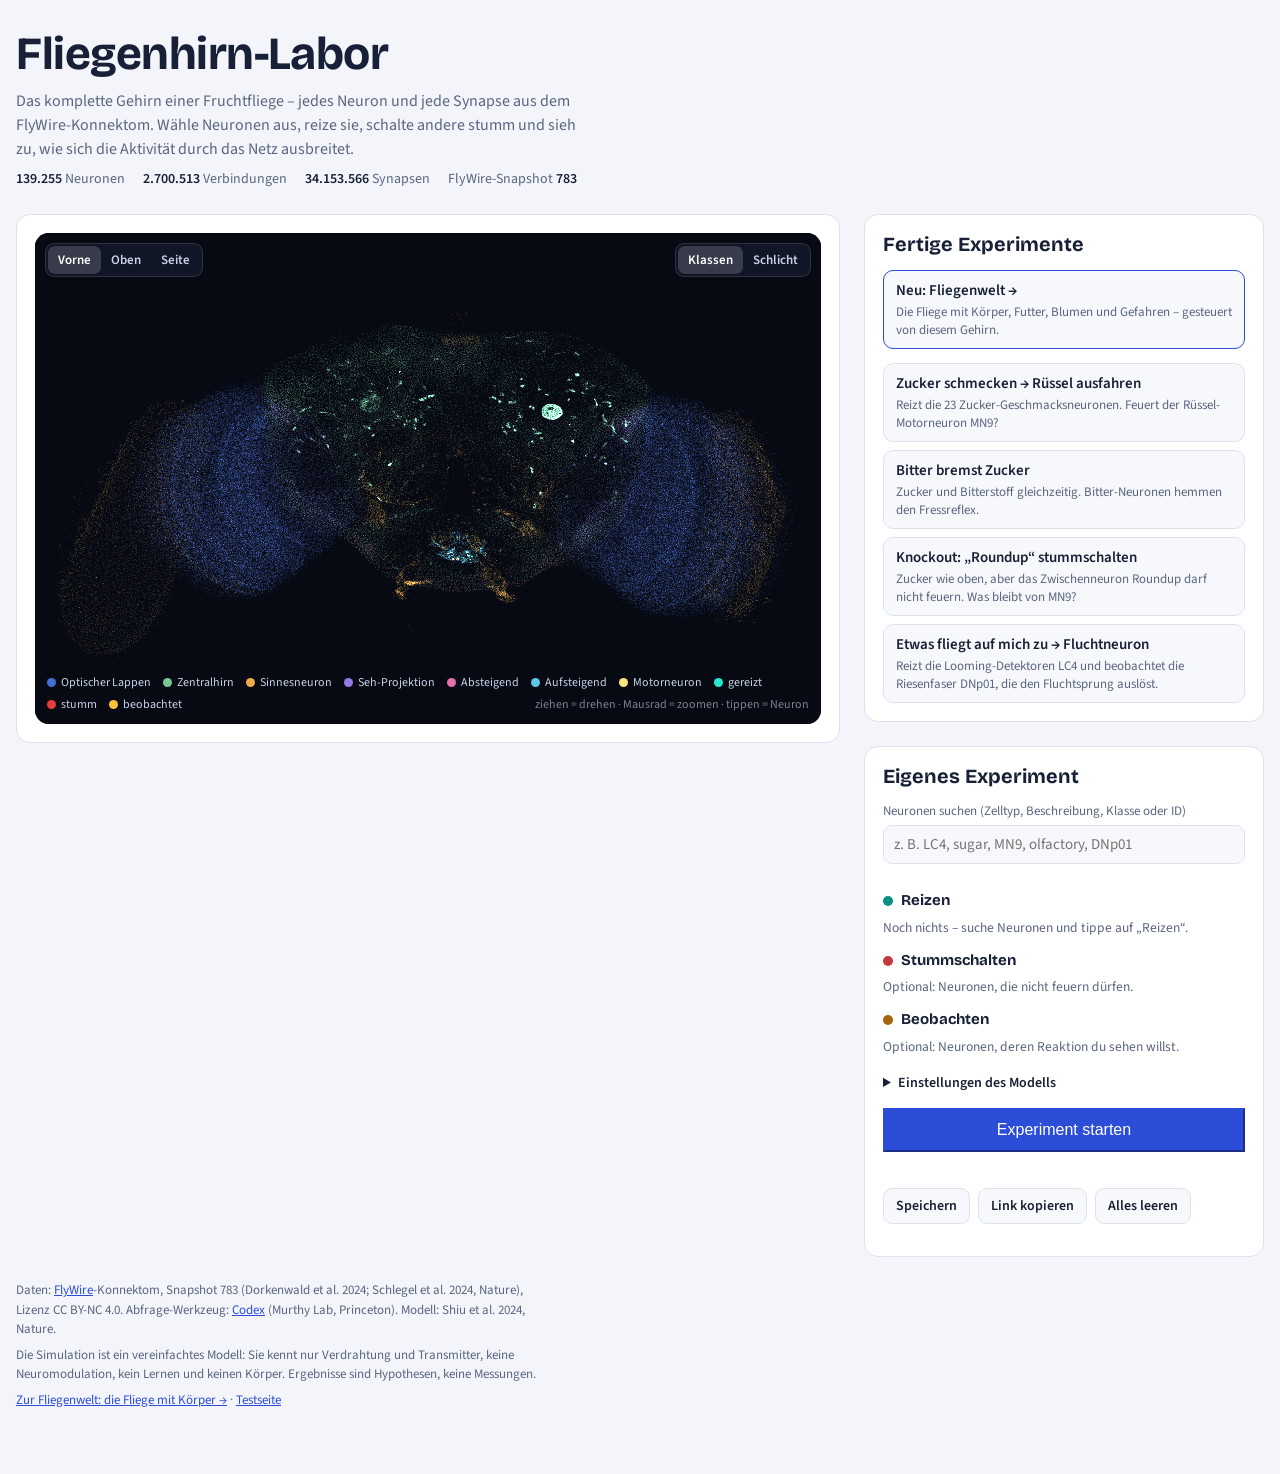
==== commit a058f5ff: "Add Fliegenwelt: fruit fly with a body driven by the connectome - fliege/welt.html: top-down arena w" ====
--- a/fliege/index.html
+++ b/fliege/index.html
@@ -259,6 +259,7 @@
     <div class="col">
       <section class="card" id="presetCard">
         <h2>Fertige Experimente</h2>
+        <a href="welt.html" class="preset" style="text-decoration:none; border-color:var(--accent)"><b>Neu: Fliegenwelt →</b><span>Die Fliege mit Körper, Futter, Blumen und Gefahren – gesteuert von diesem Gehirn.</span></a>
         <div class="presets" id="presets"></div>
       </section>
 
@@ -307,7 +308,7 @@
   <footer>
     <p>Daten: <a href="https://flywire.ai" target="_blank" rel="noopener">FlyWire</a>-Konnektom, Snapshot 783 (Dorkenwald et al. 2024; Schlegel et al. 2024, Nature), Lizenz CC BY-NC 4.0. Abfrage-Werkzeug: <a href="https://codex.flywire.ai" target="_blank" rel="noopener">Codex</a> (Murthy Lab, Princeton). Modell: Shiu et al. 2024, Nature.</p>
     <p>Die Simulation ist ein vereinfachtes Modell: Sie kennt nur Verdrahtung und Transmitter, keine Neuromodulation, kein Lernen und keinen Körper. Ergebnisse sind Hypothesen, keine Messungen.</p>
-    <p><a href="../">← zurück zur Testseite</a></p>
+    <p><a href="welt.html">Zur Fliegenwelt: die Fliege mit Körper →</a> · <a href="../">Testseite</a></p>
   </footer>
 </div>
 
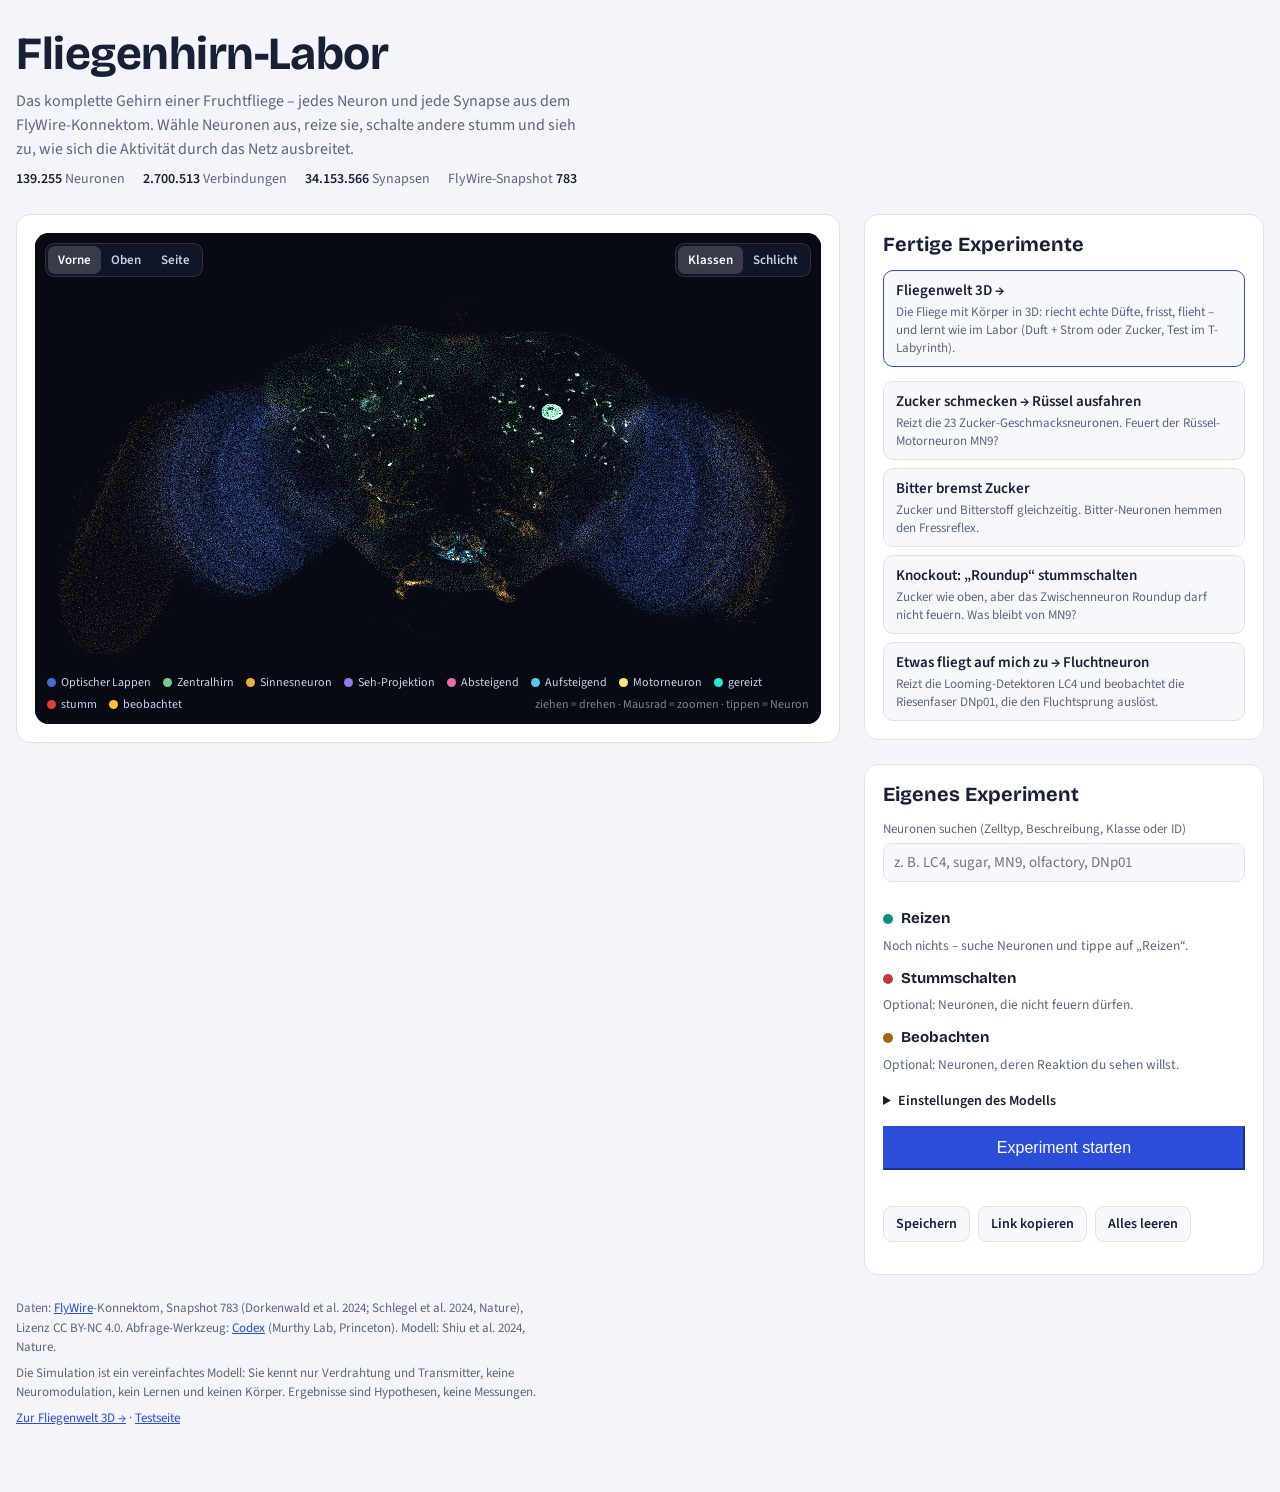
==== commit 4b54c499: "Fliegenwelt 3D: real odors, mushroom body learning and lab training - welt.html is now a three.js wo" ====
--- a/fliege/index.html
+++ b/fliege/index.html
@@ -259,7 +259,7 @@
     <div class="col">
       <section class="card" id="presetCard">
         <h2>Fertige Experimente</h2>
-        <a href="welt.html" class="preset" style="text-decoration:none; border-color:var(--accent)"><b>Neu: Fliegenwelt →</b><span>Die Fliege mit Körper, Futter, Blumen und Gefahren – gesteuert von diesem Gehirn.</span></a>
+        <a href="welt.html" class="preset" style="text-decoration:none; border-color:var(--accent)"><b>Fliegenwelt 3D →</b><span>Die Fliege mit Körper in 3D: riecht echte Düfte, frisst, flieht – und lernt wie im Labor (Duft + Strom oder Zucker, Test im T-Labyrinth).</span></a>
         <div class="presets" id="presets"></div>
       </section>
 
@@ -308,7 +308,7 @@
   <footer>
     <p>Daten: <a href="https://flywire.ai" target="_blank" rel="noopener">FlyWire</a>-Konnektom, Snapshot 783 (Dorkenwald et al. 2024; Schlegel et al. 2024, Nature), Lizenz CC BY-NC 4.0. Abfrage-Werkzeug: <a href="https://codex.flywire.ai" target="_blank" rel="noopener">Codex</a> (Murthy Lab, Princeton). Modell: Shiu et al. 2024, Nature.</p>
     <p>Die Simulation ist ein vereinfachtes Modell: Sie kennt nur Verdrahtung und Transmitter, keine Neuromodulation, kein Lernen und keinen Körper. Ergebnisse sind Hypothesen, keine Messungen.</p>
-    <p><a href="welt.html">Zur Fliegenwelt: die Fliege mit Körper →</a> · <a href="../">Testseite</a></p>
+    <p><a href="welt.html">Zur Fliegenwelt 3D →</a> · <a href="../">Testseite</a></p>
   </footer>
 </div>
 
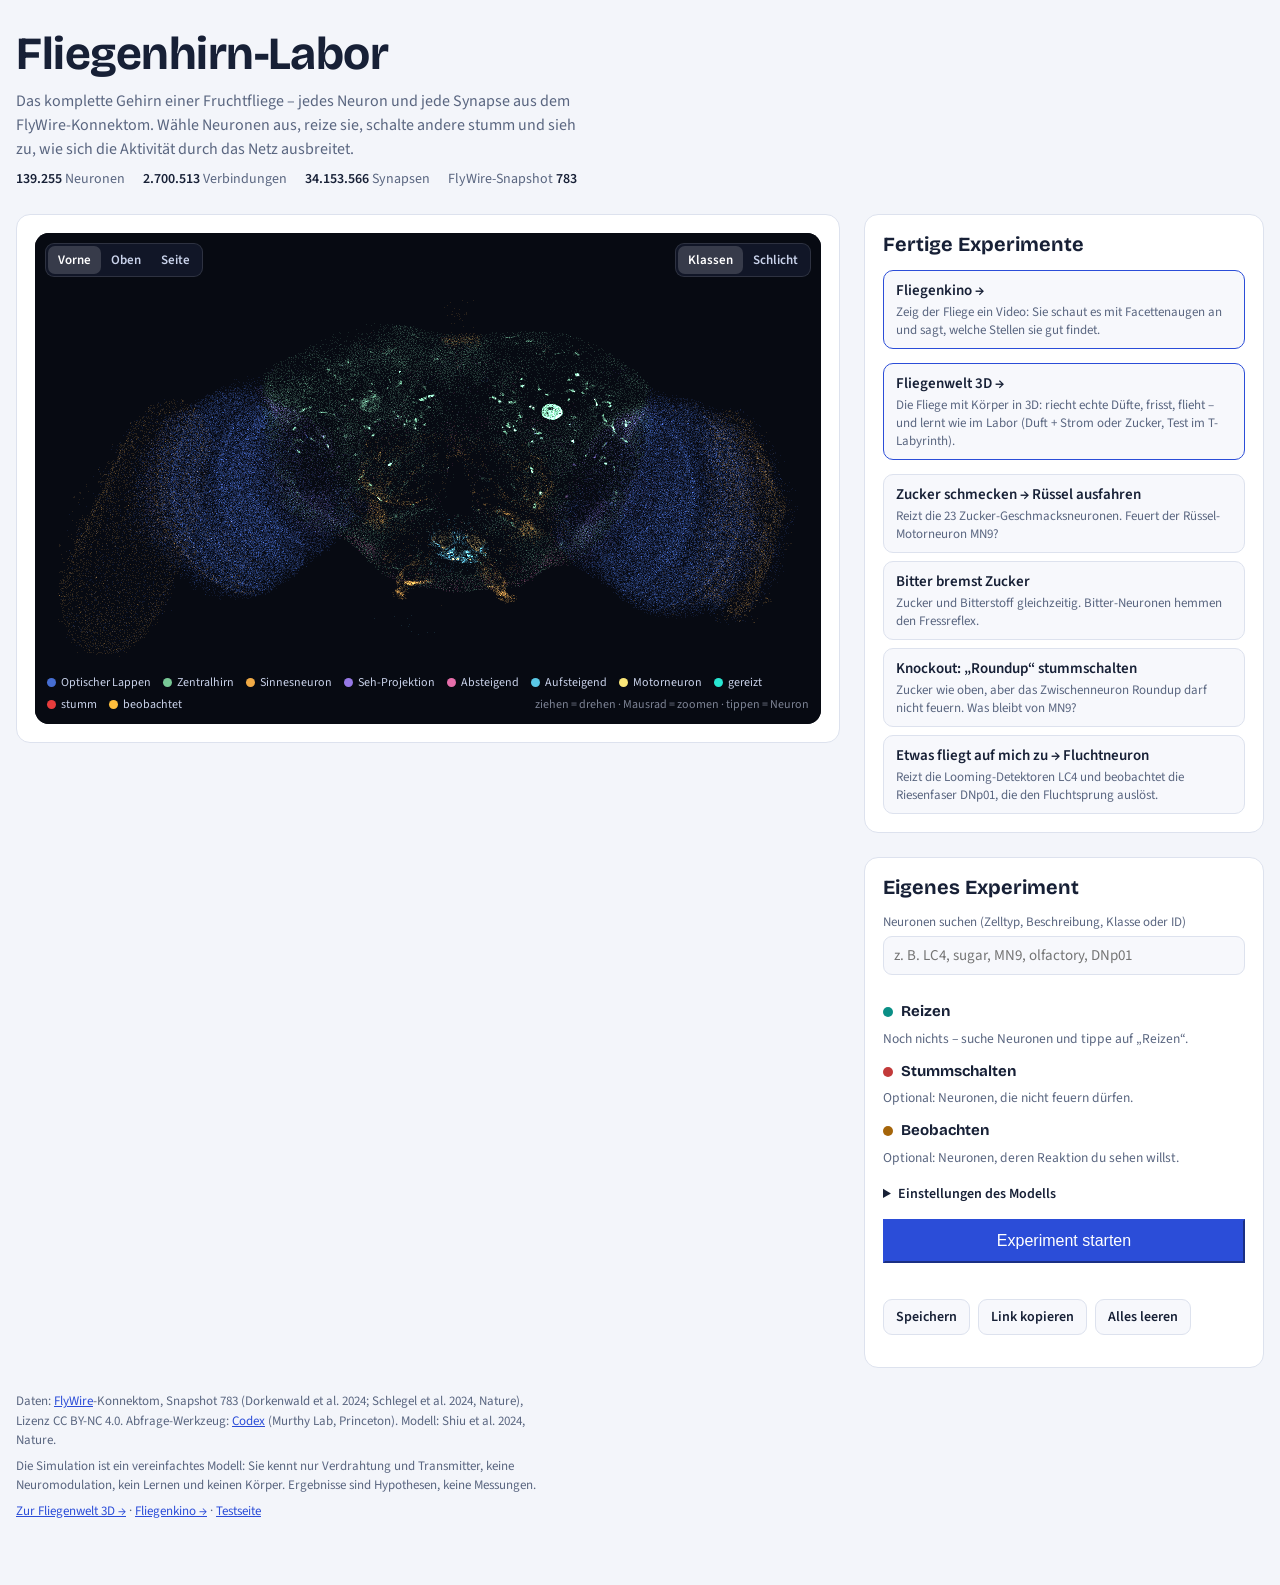
==== commit daa719a1: "Fliegenkino: show the fly a video and get its verdict - kino.html: pick a video (stays local) or the" ====
--- a/fliege/index.html
+++ b/fliege/index.html
@@ -259,6 +259,7 @@
     <div class="col">
       <section class="card" id="presetCard">
         <h2>Fertige Experimente</h2>
+        <a href="kino.html" class="preset" style="text-decoration:none; border-color:var(--accent)"><b>Fliegenkino →</b><span>Zeig der Fliege ein Video: Sie schaut es mit Facettenaugen an und sagt, welche Stellen sie gut findet.</span></a>
         <a href="welt.html" class="preset" style="text-decoration:none; border-color:var(--accent)"><b>Fliegenwelt 3D →</b><span>Die Fliege mit Körper in 3D: riecht echte Düfte, frisst, flieht – und lernt wie im Labor (Duft + Strom oder Zucker, Test im T-Labyrinth).</span></a>
         <div class="presets" id="presets"></div>
       </section>
@@ -308,7 +309,7 @@
   <footer>
     <p>Daten: <a href="https://flywire.ai" target="_blank" rel="noopener">FlyWire</a>-Konnektom, Snapshot 783 (Dorkenwald et al. 2024; Schlegel et al. 2024, Nature), Lizenz CC BY-NC 4.0. Abfrage-Werkzeug: <a href="https://codex.flywire.ai" target="_blank" rel="noopener">Codex</a> (Murthy Lab, Princeton). Modell: Shiu et al. 2024, Nature.</p>
     <p>Die Simulation ist ein vereinfachtes Modell: Sie kennt nur Verdrahtung und Transmitter, keine Neuromodulation, kein Lernen und keinen Körper. Ergebnisse sind Hypothesen, keine Messungen.</p>
-    <p><a href="welt.html">Zur Fliegenwelt 3D →</a> · <a href="../">Testseite</a></p>
+    <p><a href="welt.html">Zur Fliegenwelt 3D →</a> · <a href="kino.html">Fliegenkino →</a> · <a href="../">Testseite</a></p>
   </footer>
 </div>
 
